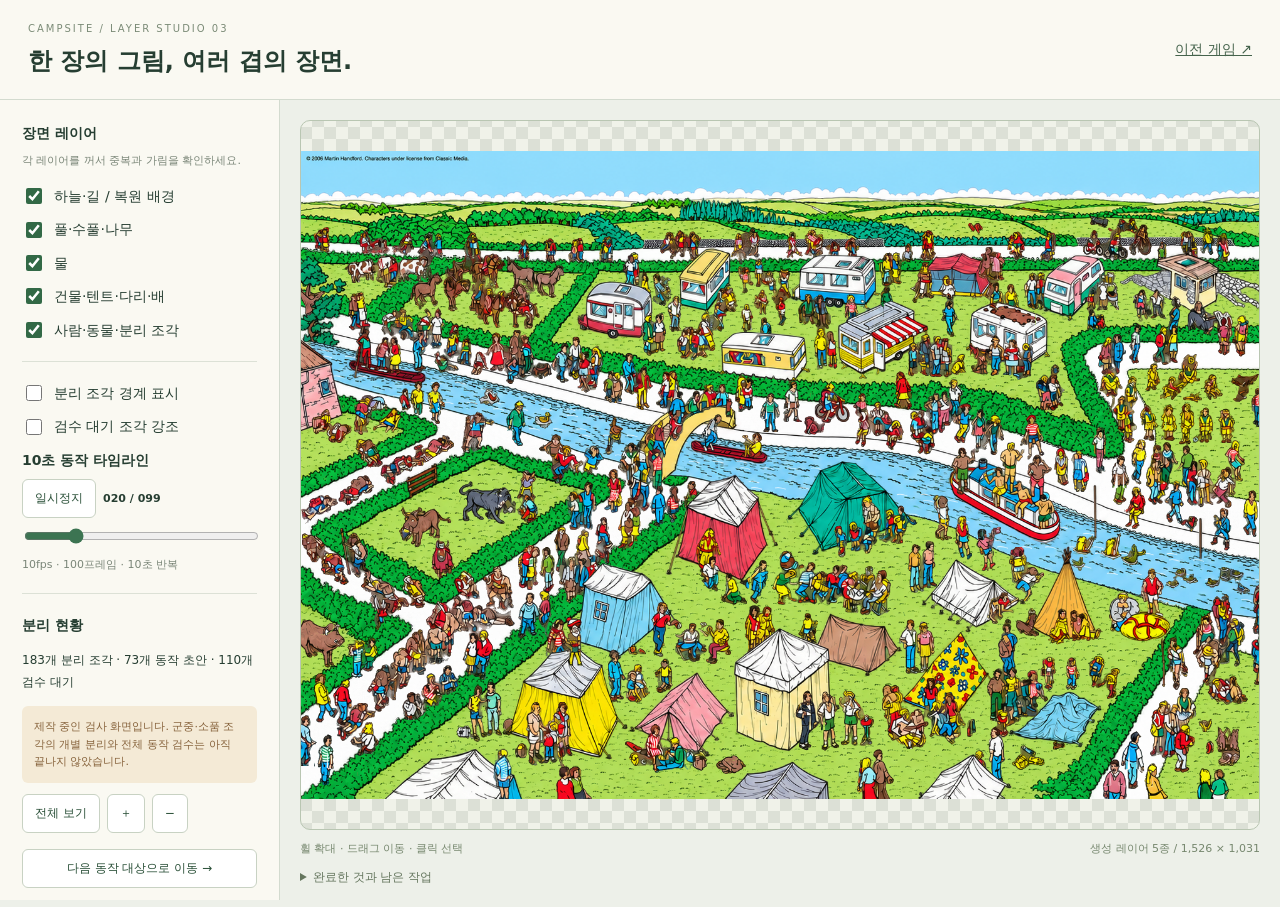
==== layered/index.html @ d42b3185 "Add layered campsite workbench with clean plate and draft rigs" ====
<!doctype html><html lang="ko"><meta charset="utf-8"><meta name="viewport" content="width=device-width,initial-scale=1"><title>캠핑장 · 레이어 제작실</title><link rel="stylesheet" href="studio.css"><body><header><div><small>CAMPSITE / LAYER STUDIO 03</small><h1>한 장의 그림, 여러 겹의 장면.</h1></div><a href="../">이전 게임 ↗</a></header><main><aside><h2>장면 레이어</h2><p class="muted">각 레이어를 꺼서 중복과 가림을 확인하세요.</p><div id="layers"></div><hr><label class="check"><input id="boxes" type="checkbox"> 분리 조각 경계 표시</label><label class="check"><input id="pending" type="checkbox"> 검수 대기 조각 강조</label><h2>10초 동작 타임라인</h2><div class="row"><button id="play">일시정지</button><b id="frame">000 / 099</b></div><input id="timeline" type="range" min="0" max="99" value="0" aria-label="100프레임 타임라인"><p class="muted">10fps · 100프레임 · 10초 반복</p><hr><h2>분리 현황</h2><p id="counts">레이어를 불러오는 중…</p><p class="notice">제작 중인 검사 화면입니다. 군중·소품 조각의 개별 분리와 전체 동작 검수는 아직 끝나지 않았습니다.</p><div class="row"><button id="fit">전체 보기</button><button id="plus">＋</button><button id="minus">−</button></div><button id="next">다음 동작 대상으로 이동 →</button><hr><h2>선택한 대상</h2><p id="selection">인물이나 조각을 눌러 확인하세요.</p><button id="download">레이어 목록 다운로드</button></aside><section class="workspace"><div id="stage"><canvas id="view" aria-label="레이어로 분리한 캠핑장" tabindex="0"></canvas><div id="loading">복원 배경과 투명 레이어를 불러옵니다…</div></div><div class="caption"><span id="status" role="status">휠 확대 · 드래그 이동 · 클릭 선택</span><span>생성 레이어 5종 / 1,526 × 1,031</span></div><details><summary>완료한 것과 남은 작업</summary><p>사람·동물을 제거한 배경, 풀·수풀, 물, 구조물, 캐릭터를 각각 생성했습니다. 분리 조각은 투명 픽셀 연결 관계로 추출했으며, 한 조각이 반드시 한 캐릭터는 아닙니다. 한 명으로 보이는 66개 인물 및 7개 동물에 100프레임 관절 동작 초안을 붙였습니다. 나머지 110개 조각에는 군중·소품·부분 인물이 섞여 있어 검수가 필요합니다. 인물의 손·얼굴·가려진 부분의 충실한 복원, 동물별 정확한 관절 설정, 모든 인물의 완성 동작은 미완료입니다. 배경에 원래 캐릭터가 남는 방식은 사용하지 않습니다.</p></details></section></main><script src="studio.js"></script></body></html>
---- layered/studio.css ----
*{box-sizing:border-box}body{margin:0;background:#edf0e9;color:#263e32;font:14px/1.6 system-ui,'Malgun Gothic',sans-serif}header{height:100px;padding:20px 28px;display:flex;justify-content:space-between;align-items:center;background:#faf9f2;border-bottom:1px solid #d3dbcf}h1{margin:3px 0;font-size:24px}small{font-size:10px;letter-spacing:2px;color:#7b8b77}a{color:#45634c}main{display:grid;grid-template-columns:280px 1fr;min-height:calc(100vh - 100px)}aside{padding:22px;background:#faf9f2;border-right:1px solid #d3dbcf;max-height:calc(100vh - 100px);overflow:auto}h2{font-size:14px;margin:0 0 8px}.muted{font-size:11px;color:#7a8678;margin:5px 0 15px}.check{display:flex;gap:9px;align-items:center;margin:11px 0}.check input{accent-color:#326946;width:16px;height:16px}hr{border:0;border-top:1px solid #dce1d6;margin:20px 0}button{font:inherit;font-size:12px;padding:9px 12px;background:white;border:1px solid #c8d2c3;border-radius:6px;color:#294f37;cursor:pointer}button:hover{background:#e3ebdc}.row{display:flex;gap:7px;align-items:center;margin:8px 0}.row b{font-size:11px;font-variant-numeric:tabular-nums}input[type=range]{width:100%;accent-color:#3c7452}.notice{font-size:11px;color:#86623b;padding:12px;background:#f4ead6;border-radius:6px}#counts{font-size:12px;line-height:1.9}#next,#download{width:100%;margin-top:8px}#selection{font-size:12px}.workspace{padding:20px;min-width:0}#stage{height:calc(100vh - 190px);min-height:400px;position:relative;border:1px solid #b9c6b2;border-radius:10px;overflow:hidden;background:repeating-conic-gradient(#dce0d6 0% 25%,#f0f2e9 0% 50%) 50%/24px 24px}canvas{display:block;width:100%;height:100%;touch-action:none;cursor:grab}#loading{position:absolute;inset:0;display:grid;place-content:center;background:#edf2e5;pointer-events:none}.caption{display:flex;justify-content:space-between;gap:10px;padding:10px 0;font-size:11px;color:#76876e}details{font-size:12px;color:#65765e}details p{max-width:1000px}[hidden]{display:none!important}button:focus-visible,input:focus-visible{outline:3px solid #c88643}@media(max-width:850px){header{height:auto;padding:15px}h1{font-size:18px}main{grid-template-columns:1fr}aside{max-height:none;display:flex;gap:10px;flex-wrap:wrap;padding:14px}aside h2,aside hr,aside .muted,aside .notice,aside #counts,aside #selection,aside #download{display:none}#layers{display:flex;gap:10px;flex-wrap:wrap}.check{font-size:11px;margin:4px}aside #timeline{width:180px}aside #next{width:auto}.workspace{padding:10px}#stage{height:65vh;min-height:300px}.caption{font-size:9px}}
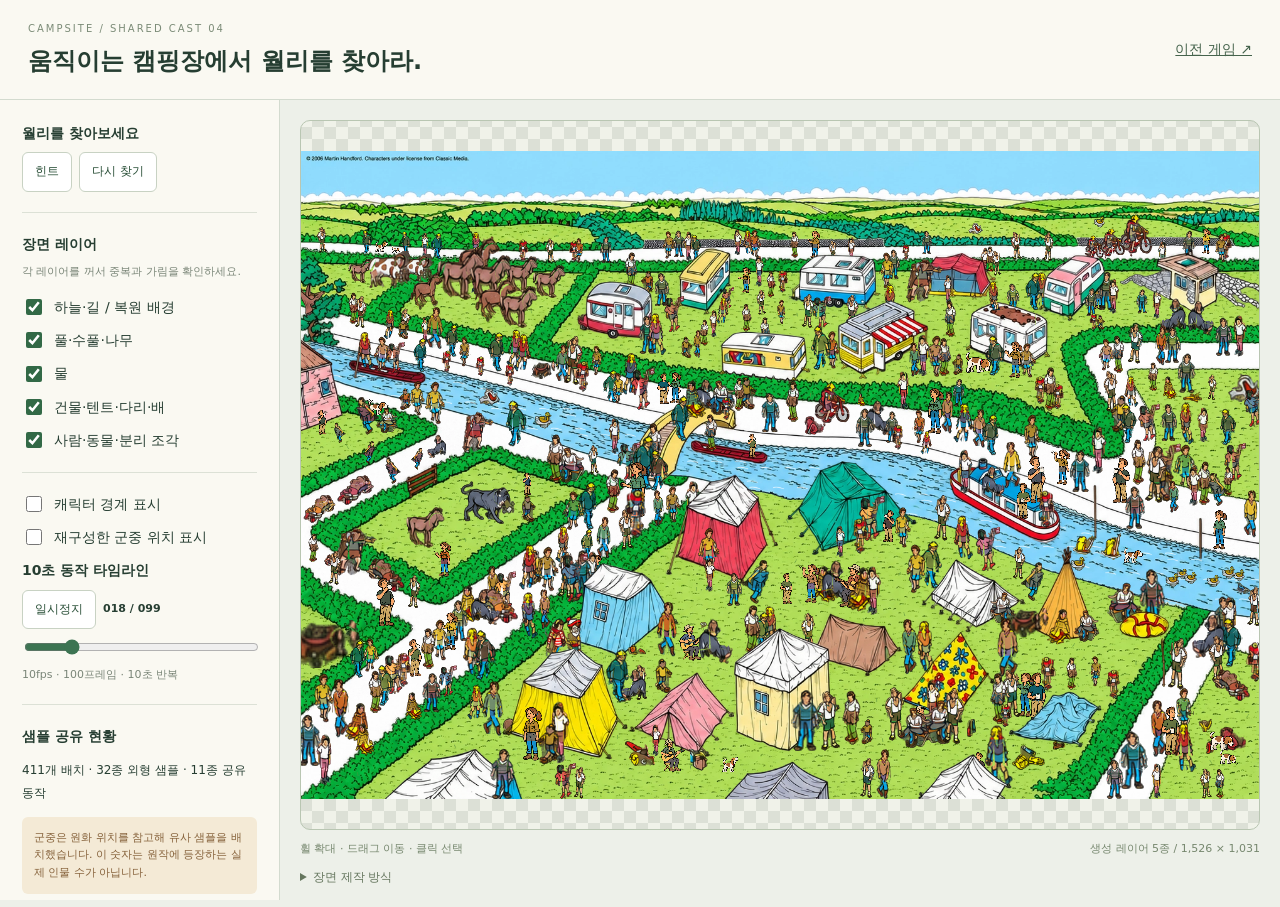
==== commit 380a87a2: "Build playable campsite with shared cast and motion tracks" ====
--- a/layered/index.html
+++ b/layered/index.html
@@ -1 +1,3 @@
-<!doctype html><html lang="ko"><meta charset="utf-8"><meta name="viewport" content="width=device-width,initial-scale=1"><title>캠핑장 · 레이어 제작실</title><link rel="stylesheet" href="studio.css"><body><header><div><small>CAMPSITE / LAYER STUDIO 03</small><h1>한 장의 그림, 여러 겹의 장면.</h1></div><a href="../">이전 게임 ↗</a></header><main><aside><h2>장면 레이어</h2><p class="muted">각 레이어를 꺼서 중복과 가림을 확인하세요.</p><div id="layers"></div><hr><label class="check"><input id="boxes" type="checkbox"> 분리 조각 경계 표시</label><label class="check"><input id="pending" type="checkbox"> 검수 대기 조각 강조</label><h2>10초 동작 타임라인</h2><div class="row"><button id="play">일시정지</button><b id="frame">000 / 099</b></div><input id="timeline" type="range" min="0" max="99" value="0" aria-label="100프레임 타임라인"><p class="muted">10fps · 100프레임 · 10초 반복</p><hr><h2>분리 현황</h2><p id="counts">레이어를 불러오는 중…</p><p class="notice">제작 중인 검사 화면입니다. 군중·소품 조각의 개별 분리와 전체 동작 검수는 아직 끝나지 않았습니다.</p><div class="row"><button id="fit">전체 보기</button><button id="plus">＋</button><button id="minus">−</button></div><button id="next">다음 동작 대상으로 이동 →</button><hr><h2>선택한 대상</h2><p id="selection">인물이나 조각을 눌러 확인하세요.</p><button id="download">레이어 목록 다운로드</button></aside><section class="workspace"><div id="stage"><canvas id="view" aria-label="레이어로 분리한 캠핑장" tabindex="0"></canvas><div id="loading">복원 배경과 투명 레이어를 불러옵니다…</div></div><div class="caption"><span id="status" role="status">휠 확대 · 드래그 이동 · 클릭 선택</span><span>생성 레이어 5종 / 1,526 × 1,031</span></div><details><summary>완료한 것과 남은 작업</summary><p>사람·동물을 제거한 배경, 풀·수풀, 물, 구조물, 캐릭터를 각각 생성했습니다. 분리 조각은 투명 픽셀 연결 관계로 추출했으며, 한 조각이 반드시 한 캐릭터는 아닙니다. 한 명으로 보이는 66개 인물 및 7개 동물에 100프레임 관절 동작 초안을 붙였습니다. 나머지 110개 조각에는 군중·소품·부분 인물이 섞여 있어 검수가 필요합니다. 인물의 손·얼굴·가려진 부분의 충실한 복원, 동물별 정확한 관절 설정, 모든 인물의 완성 동작은 미완료입니다. 배경에 원래 캐릭터가 남는 방식은 사용하지 않습니다.</p></details></section></main><script src="studio.js"></script></body></html>
+<!doctype html><html lang="ko"><meta charset="utf-8"><meta name="viewport" content="width=device-width,initial-scale=1"><title>움직이는 캠핑장 · 월리를 찾아라</title><link rel="stylesheet" href="studio.css"><body><header><div><small>CAMPSITE / SHARED CAST 04</small><h1>움직이는 캠핑장에서 월리를 찾아라.</h1></div><a href="../">이전 게임 ↗</a></header><main><aside><h2 id="goal">월리를 찾아보세요</h2><div class="row"><button id="hint">힌트</button><button id="restart">다시 찾기</button></div><hr><h2>장면 레이어</h2><p class="muted">각 레이어를 꺼서 중복과 가림을 확인하세요.</p><div id="layers"></div><hr><label class="check"><input id="boxes" type="checkbox"> 캐릭터 경계 표시</label><label class="check"><input id="pending" type="checkbox"> 재구성한 군중 위치 표시</label><h2>10초 동작 타임라인</h2><div class="row"><button id="play">일시정지</button><b id="frame">000 / 099</b></div><input id="timeline" type="range" min="0" max="99" value="0" aria-label="100프레임 타임라인"><p class="muted">10fps · 100프레임 · 10초 반복</p><hr><h2>샘플 공유 현황</h2><p id="counts">레이어를 불러오는 중…</p><p class="notice">군중은 원화 위치를 참고해 유사 샘플을 배치했습니다. 이 숫자는 원작에 등장하는 실제 인물 수가 아닙니다.</p><div class="row"><button id="fit">전체 보기</button><button id="plus">＋</button><button id="minus">−</button></div><button id="next">다음 동작 대상으로 이동 →</button><hr><h2>선택한 대상</h2><p id="selection">인물이나 조각을 눌러 확인하세요.</p><button id="download">레이어 목록 다운로드</button></aside><section class="workspace"><div id="stage"><canvas id="view" aria-label="레이어로 분리한 캠핑장" tabindex="0"></canvas><div id="loading">복원 배경과 투명 레이어를 불러옵니다…</div></div><div class="caption"><span id="status" role="status">휠 확대 · 드래그 이동 · 클릭 선택</span><span>생성 레이어 5종 / 1,526 × 1,031</span></div><details><summary>장면 제작 방식</summary><p>사람·동물을 지운 배경에 식생, 강물, 구조물, 캐릭터를 따로 합성합니다. 411개 배치가 32종 외형 샘플과 11종 동작을 공유합니다. 인물마다 옷 색·크기·방향·시작 프레임이 다르며 10초·10fps로 재생됩니다. 원화의 겹친 군중은 유사 샘플로 재구성했으므로 원본 전체 인물을 1:1로 복원한 것은 아닙니다. 작은 인물의 경계와 가려진 부분은 원화와 다를 수 있습니다.</p></details></section></main><script src="studio.js?v=shared1"></script></body></html>
+
+
